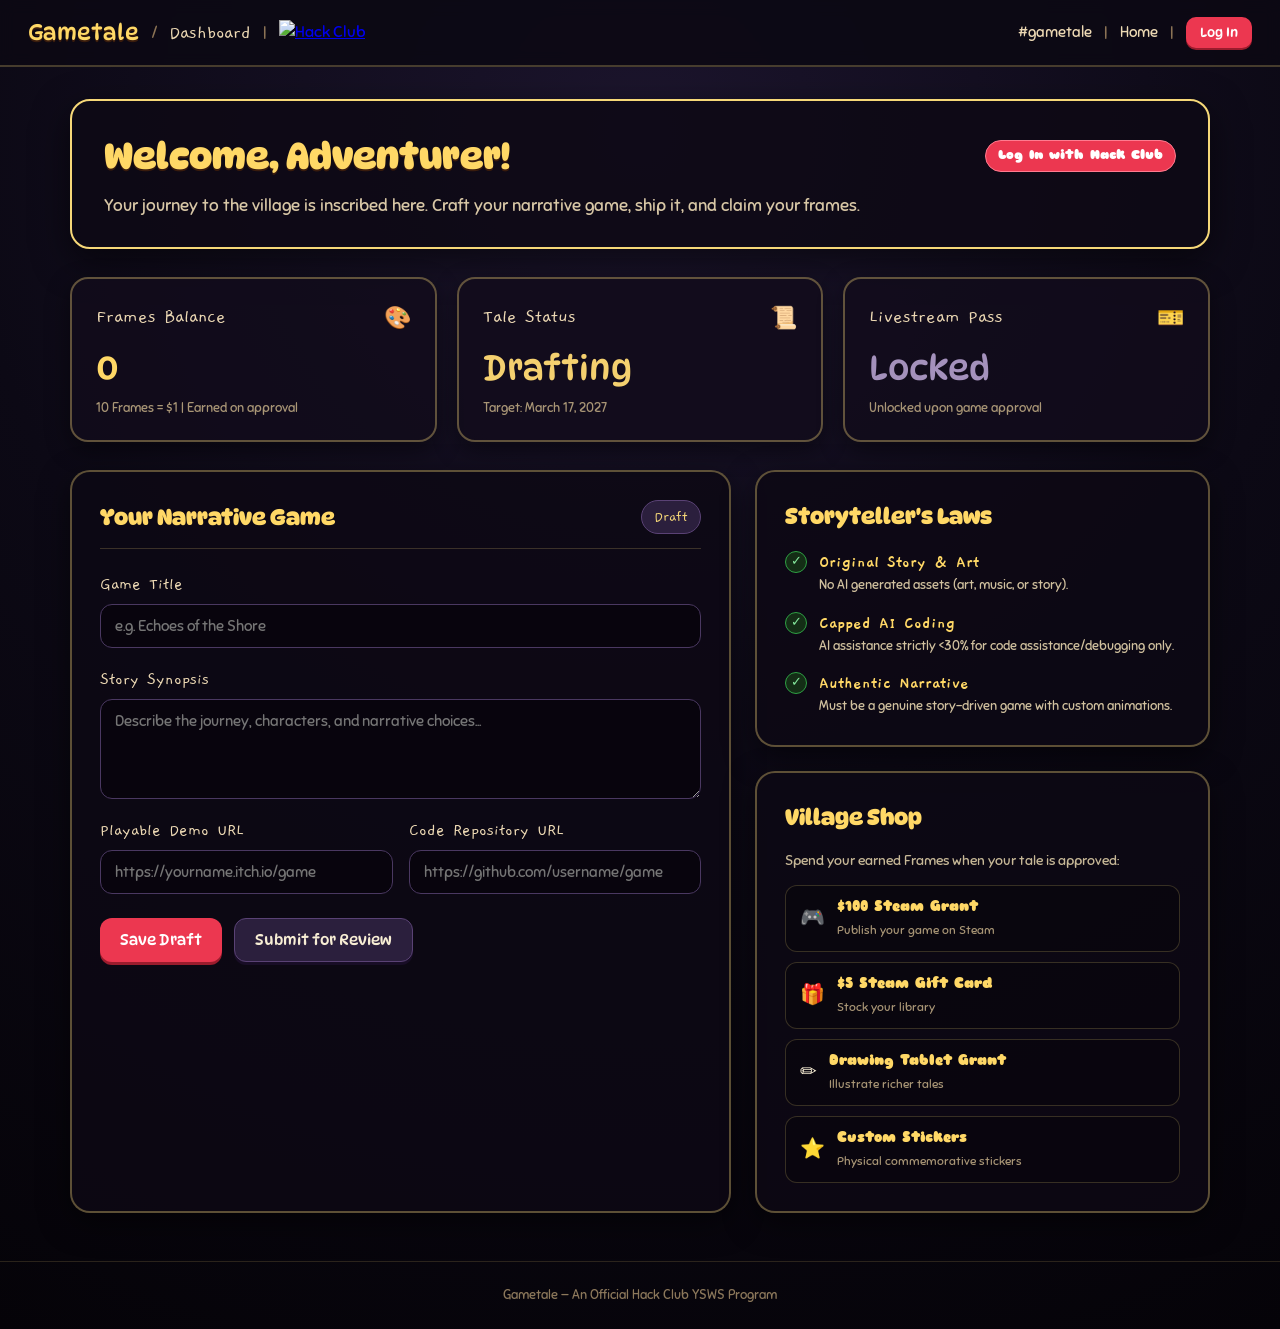
==== dashboard.html @ 0ef3fd01 "Add participant boilerplate dashboard and route" ====
<!DOCTYPE html>
<html lang="en">
  <head>
    <meta charset="UTF-8">
    <meta name="viewport" content="width=device-width, initial-scale=1.0">
    <title>Gametale &mdash; Participant Dashboard</title>
    <link rel="preconnect" href="https://fonts.googleapis.com">
    <link rel="preconnect" href="https://fonts.gstatic.com" crossorigin>
    <link href="https://fonts.googleapis.com/css2?family=DynaPuff:wght@500;700&family=Gaegu:wght@400;700&family=Sniglet:wght@400;800&display=block" rel="stylesheet">
    <link rel="stylesheet" href="css/dashboard.css">
  </head>
  <body>
    <header class="top-bar">
      <div class="top-bar-left">
        <a href="/" class="brand-link">
          <span class="brand-title">Gametale</span>
        </a>
        <span class="brand-sep" aria-hidden="true">/</span>
        <span class="crumb">Dashboard</span>
        <span class="brand-sep" aria-hidden="true">|</span>
        <a href="https://hackclub.com/" target="_blank" rel="noopener noreferrer" class="hackclub-link" aria-label="Hack Club">
          <img src="assets/hackclub-flag.svg" alt="Hack Club" class="hackclub-flag">
        </a>
      </div>
      <nav class="top-bar-right" aria-label="Dashboard navigation">
        <a href="https://hackclub.slack.com/archives/C0C4B8ZLPAB" target="_blank" rel="noopener noreferrer">#gametale</a>
        <span class="nav-sep" aria-hidden="true">|</span>
        <a href="/" class="nav-link">Home</a>
        <span class="nav-sep" aria-hidden="true">|</span>
        <a id="authActionLink" href="https://gametale-vault.hackclub.app/auth/login" class="nav-link nav-auth">Log In</a>
      </nav>
    </header>

    <main class="dashboard-shell">
      <section class="banner-card">
        <div class="banner-content">
          <div class="banner-title-row">
            <h1 id="userGreeting">Welcome, Adventurer!</h1>
            <div class="status-badges" id="statusBadges">
              <span class="badge badge-neutral" id="authBadge">Checking Session...</span>
            </div>
          </div>
          <p class="banner-sub">Your journey to the village is inscribed here. Craft your narrative game, ship it, and claim your frames.</p>
        </div>
      </section>

      <section class="metrics-grid">
        <article class="metric-card">
          <div class="metric-header">
            <span class="metric-label">Frames Balance</span>
            <span class="metric-icon" aria-hidden="true">&#127912;</span>
          </div>
          <div class="metric-value" id="framesValue">0</div>
          <div class="metric-note">10 Frames = $1 | Earned on approval</div>
        </article>

        <article class="metric-card">
          <div class="metric-header">
            <span class="metric-label">Tale Status</span>
            <span class="metric-icon" aria-hidden="true">&#128220;</span>
          </div>
          <div class="metric-value status-draft" id="taleStatusValue">Drafting</div>
          <div class="metric-note">Target: March 17, 2027</div>
        </article>

        <article class="metric-card">
          <div class="metric-header">
            <span class="metric-label">Livestream Pass</span>
            <span class="metric-icon" aria-hidden="true">&#127915;</span>
          </div>
          <div class="metric-value status-locked" id="livestreamPassValue">Locked</div>
          <div class="metric-note">Unlocked upon game approval</div>
        </article>
      </section>

      <div class="dashboard-columns">
        <section class="panel-card project-panel">
          <div class="panel-header">
            <h2>Your Narrative Game</h2>
            <span class="panel-pill" id="projectPill">Draft</span>
          </div>

          <form id="projectForm" class="project-form">
            <div class="form-group">
              <label for="projectTitle">Game Title</label>
              <input type="text" id="projectTitle" placeholder="e.g. Echoes of the Shore" maxlength="120" required>
            </div>

            <div class="form-group">
              <label for="projectSynopsis">Story Synopsis</label>
              <textarea id="projectSynopsis" rows="4" placeholder="Describe the journey, characters, and narrative choices..." maxlength="1000" required></textarea>
            </div>

            <div class="form-row">
              <div class="form-group form-half">
                <label for="projectDemoUrl">Playable Demo URL</label>
                <input type="url" id="projectDemoUrl" placeholder="https://yourname.itch.io/game" maxlength="300">
              </div>
              <div class="form-group form-half">
                <label for="projectRepoUrl">Code Repository URL</label>
                <input type="url" id="projectRepoUrl" placeholder="https://github.com/username/game" maxlength="300">
              </div>
            </div>

            <div class="form-actions">
              <button type="submit" class="btn btn-primary" id="saveDraftBtn">Save Draft</button>
              <button type="button" class="btn btn-secondary" id="submitProjectBtn">Submit for Review</button>
            </div>

            <div class="form-feedback" id="formFeedback" role="status" aria-live="polite"></div>
          </form>
        </section>

        <aside class="dashboard-sidebar">
          <section class="panel-card sidebar-card">
            <h2>Storyteller's Laws</h2>
            <ul class="rule-checklist">
              <li>
                <span class="rule-icon" aria-hidden="true">&#10003;</span>
                <div class="rule-text">
                  <strong>Original Story &amp; Art</strong>
                  <p>No AI generated assets (art, music, or story).</p>
                </div>
              </li>
              <li>
                <span class="rule-icon" aria-hidden="true">&#10003;</span>
                <div class="rule-text">
                  <strong>Capped AI Coding</strong>
                  <p>AI assistance strictly &lt;30% for code assistance/debugging only.</p>
                </div>
              </li>
              <li>
                <span class="rule-icon" aria-hidden="true">&#10003;</span>
                <div class="rule-text">
                  <strong>Authentic Narrative</strong>
                  <p>Must be a genuine story-driven game with custom animations.</p>
                </div>
              </li>
            </ul>
          </section>

          <section class="panel-card sidebar-card">
            <h2>Village Shop</h2>
            <p class="sidebar-intro">Spend your earned Frames when your tale is approved:</p>
            <div class="shop-grid">
              <div class="shop-item">
                <div class="shop-item-icon" aria-hidden="true">&#127918;</div>
                <div class="shop-item-info">
                  <strong>$100 Steam Grant</strong>
                  <span>Publish your game on Steam</span>
                </div>
              </div>
              <div class="shop-item">
                <div class="shop-item-icon" aria-hidden="true">&#127873;</div>
                <div class="shop-item-info">
                  <strong>$5 Steam Gift Card</strong>
                  <span>Stock your library</span>
                </div>
              </div>
              <div class="shop-item">
                <div class="shop-item-icon" aria-hidden="true">&#9999;</div>
                <div class="shop-item-info">
                  <strong>Drawing Tablet Grant</strong>
                  <span>Illustrate richer tales</span>
                </div>
              </div>
              <div class="shop-item">
                <div class="shop-item-icon" aria-hidden="true">&#11088;</div>
                <div class="shop-item-info">
                  <strong>Custom Stickers</strong>
                  <span>Physical commemorative stickers</span>
                </div>
              </div>
            </div>
          </section>
        </aside>
      </div>
    </main>

    <footer class="dashboard-footer">
      <p>Gametale &mdash; An Official Hack Club YSWS Program</p>
    </footer>

    <script src="js/dashboard.js" defer></script>
  </body>
</html>
---- css/dashboard.css ----
* {
  box-sizing: border-box;
  margin: 0;
  padding: 0;
}

html, body {
  min-height: 100vh;
  background-color: #060914;
  color: #f7edd4;
  font-family: "Sniglet", cursive, sans-serif;
  line-height: 1.5;
}

body {
  background: radial-gradient(circle at 50% 10%, #1c152d 0%, #0c0915 50%, #050308 100%);
  display: flex;
  flex-direction: column;
  min-height: 100vh;
}

.top-bar {
  display: flex;
  justify-content: space-between;
  align-items: center;
  padding: 16px 28px;
  background: rgba(13, 9, 20, 0.92);
  border-bottom: 2px solid rgba(246, 216, 120, 0.25);
  backdrop-filter: blur(8px);
  position: sticky;
  top: 0;
  z-index: 50;
}

.top-bar-left {
  display: flex;
  align-items: center;
  gap: 12px;
}

.brand-link {
  text-decoration: none;
  color: inherit;
  display: inline-flex;
  align-items: center;
}

.brand-title {
  font-family: "DynaPuff", cursive;
  font-size: 22px;
  color: #ffd866;
  text-shadow: 0 2px 0 #3a1c0d;
}

.brand-sep, .nav-sep {
  color: #8c7355;
  font-weight: 300;
  user-select: none;
}

.crumb {
  font-family: "Gaegu", cursive;
  font-size: 20px;
  color: #edd9b4;
}

.hackclub-link {
  display: inline-flex;
  align-items: center;
}

.hackclub-flag {
  height: 26px;
  width: auto;
  transition: transform 0.2s ease;
}

.hackclub-flag:hover {
  transform: rotate(-6deg) scale(1.05);
}

.top-bar-right {
  display: flex;
  align-items: center;
  gap: 12px;
}

.top-bar-right a {
  color: #edd9b4;
  text-decoration: none;
  font-size: 15px;
  transition: color 0.15s ease;
}

.top-bar-right a:hover {
  color: #ffd866;
}

.nav-auth {
  font-family: "DynaPuff", cursive;
  background: #ec3750;
  color: #fff !important;
  padding: 6px 14px;
  border-radius: 10px;
  box-shadow: 0 2px 0 #9b1c2d;
  font-size: 13px !important;
}

.nav-auth:hover {
  filter: brightness(1.1);
}

.dashboard-shell {
  max-width: 1180px;
  width: 100%;
  margin: 0 auto;
  padding: 32px 20px 48px;
  flex: 1;
  display: flex;
  flex-direction: column;
  gap: 28px;
}

.banner-card {
  background: rgba(13, 9, 20, 0.85);
  border: 2px solid #f6d878;
  border-radius: 20px;
  padding: 28px 32px;
  box-shadow: 0 12px 36px rgba(0, 0, 0, 0.55);
}

.banner-title-row {
  display: flex;
  flex-wrap: wrap;
  align-items: center;
  justify-content: space-between;
  gap: 16px;
  margin-bottom: 10px;
}

.banner-card h1 {
  font-family: "DynaPuff", cursive;
  font-size: clamp(26px, 4vw, 36px);
  color: #ffd866;
  text-shadow: 0 2px 0 #3a1c0d;
}

.status-badges {
  display: flex;
  flex-wrap: wrap;
  gap: 8px;
}

.badge {
  display: inline-flex;
  align-items: center;
  padding: 5px 12px;
  border-radius: 999px;
  font-size: 13px;
  font-weight: 700;
  text-decoration: none;
}

.badge-neutral {
  background: #231b31;
  color: #cbb9df;
  border: 1px solid #483464;
}

.badge-eligible {
  background: #142e16;
  color: #85e89d;
  border: 1px solid #2ea043;
}

.badge-slack {
  background: #2e1a38;
  color: #e2b4f5;
  border: 1px solid #9c5ec2;
}

.badge-cta {
  background: #ec3750;
  color: #fff;
  border: 1px solid #ff7b8f;
  transition: transform 0.15s ease;
}

.badge-cta:hover {
  transform: translateY(-1px);
}

.banner-sub {
  color: #d8c7a6;
  font-size: 17px;
  max-width: 760px;
}

.metrics-grid {
  display: grid;
  grid-template-columns: repeat(auto-fit, minmax(260px, 1fr));
  gap: 20px;
}

.metric-card {
  background: rgba(18, 12, 28, 0.85);
  border: 2px solid rgba(246, 216, 120, 0.35);
  border-radius: 18px;
  padding: 22px 24px;
  box-shadow: 0 8px 24px rgba(0, 0, 0, 0.45);
  transition: transform 0.15s ease, border-color 0.15s ease;
}

.metric-card:hover {
  transform: translateY(-2px);
  border-color: #f6d878;
}

.metric-header {
  display: flex;
  justify-content: space-between;
  align-items: center;
  margin-bottom: 8px;
}

.metric-label {
  font-family: "Gaegu", cursive;
  font-size: 20px;
  color: #edd9b4;
}

.metric-icon {
  font-size: 22px;
}

.metric-value {
  font-family: "DynaPuff", cursive;
  font-size: 34px;
  color: #ffd866;
  margin-bottom: 6px;
}

.metric-value.status-draft {
  color: #f4d06f;
}

.metric-value.status-locked {
  color: #a491bc;
}

.metric-note {
  font-size: 13px;
  color: #a99676;
}

.dashboard-columns {
  display: grid;
  grid-template-columns: 1.6fr 1.1fr;
  gap: 24px;
}

.panel-card {
  background: rgba(13, 9, 20, 0.85);
  border: 2px solid rgba(246, 216, 120, 0.35);
  border-radius: 20px;
  padding: 28px;
  box-shadow: 0 10px 30px rgba(0, 0, 0, 0.5);
}

.panel-header {
  display: flex;
  justify-content: space-between;
  align-items: center;
  margin-bottom: 22px;
  padding-bottom: 14px;
  border-bottom: 1px solid rgba(246, 216, 120, 0.2);
}

.panel-card h2 {
  font-family: "DynaPuff", cursive;
  font-size: 22px;
  color: #ffd866;
}

.panel-pill {
  font-family: "Gaegu", cursive;
  font-size: 16px;
  background: #2b1f3d;
  color: #f6d878;
  padding: 4px 12px;
  border-radius: 999px;
  border: 1px solid #5a4275;
}

.project-form {
  display: flex;
  flex-direction: column;
  gap: 18px;
}

.form-group {
  display: flex;
  flex-direction: column;
  gap: 6px;
}

.form-group label {
  font-family: "Gaegu", cursive;
  font-size: 18px;
  color: #edd9b4;
}

.project-form input,
.project-form textarea {
  width: 100%;
  background: rgba(6, 4, 10, 0.7);
  border: 1.5px solid #4a3861;
  border-radius: 12px;
  padding: 12px 14px;
  color: #f7edd4;
  font-family: "Sniglet", sans-serif;
  font-size: 15px;
  outline: none;
  transition: border-color 0.15s ease, box-shadow 0.15s ease;
}

.project-form input:focus,
.project-form textarea:focus {
  border-color: #f6d878;
  box-shadow: 0 0 0 3px rgba(246, 216, 120, 0.2);
}

.project-form textarea {
  resize: vertical;
  min-height: 100px;
}

.form-row {
  display: flex;
  gap: 16px;
}

.form-half {
  flex: 1;
}

.form-actions {
  display: flex;
  gap: 12px;
  margin-top: 6px;
}

.btn {
  padding: 12px 20px;
  border-radius: 12px;
  border: none;
  font-family: "DynaPuff", cursive;
  font-size: 15px;
  cursor: pointer;
  transition: transform 0.15s ease, filter 0.15s ease;
}

.btn:hover {
  transform: translateY(-1px);
}

.btn:active {
  transform: translateY(1px);
}

.btn-primary {
  background: #ec3750;
  color: #fff;
  box-shadow: 0 3px 0 #9b1c2d;
}

.btn-secondary {
  background: #2b1f3d;
  color: #f7edd4;
  border: 1.5px solid #5a4275;
  box-shadow: 0 3px 0 #180d26;
}

.form-feedback {
  min-height: 22px;
  font-size: 14px;
  font-weight: 700;
}

.form-feedback.success {
  color: #85e89d;
}

.form-feedback.error {
  color: #ff7b8f;
}

.dashboard-sidebar {
  display: flex;
  flex-direction: column;
  gap: 24px;
}

.sidebar-card h2 {
  margin-bottom: 16px;
}

.sidebar-intro {
  font-size: 14px;
  color: #c7b897;
  margin-bottom: 14px;
}

.rule-checklist {
  list-style: none;
  display: flex;
  flex-direction: column;
  gap: 14px;
}

.rule-checklist li {
  display: flex;
  gap: 12px;
  align-items: flex-start;
}

.rule-icon {
  display: inline-flex;
  align-items: center;
  justify-content: center;
  width: 22px;
  height: 22px;
  border-radius: 50%;
  background: #142e16;
  color: #85e89d;
  border: 1px solid #2ea043;
  font-size: 13px;
  flex-shrink: 0;
  margin-top: 2px;
}

.rule-text strong {
  display: block;
  font-family: "Gaegu", cursive;
  font-size: 18px;
  color: #ffd866;
}

.rule-text p {
  font-size: 13px;
  color: #d1c19f;
}

.shop-grid {
  display: grid;
  grid-template-columns: 1fr;
  gap: 10px;
}

.shop-item {
  display: flex;
  align-items: center;
  gap: 12px;
  padding: 10px 14px;
  background: rgba(6, 4, 10, 0.5);
  border: 1px solid rgba(246, 216, 120, 0.2);
  border-radius: 12px;
}

.shop-item-icon {
  font-size: 20px;
}

.shop-item-info strong {
  display: block;
  font-size: 14px;
  color: #ffd866;
}

.shop-item-info span {
  font-size: 12px;
  color: #a99676;
}

.dashboard-footer {
  text-align: center;
  padding: 24px;
  color: #8c785b;
  font-size: 13px;
  border-top: 1px solid rgba(246, 216, 120, 0.15);
}

@media (max-width: 860px) {
  .dashboard-columns {
    grid-template-columns: 1fr;
  }

  .form-row {
    flex-direction: column;
  }

  .banner-card {
    padding: 22px 20px;
  }

  .panel-card {
    padding: 22px 18px;
  }
}
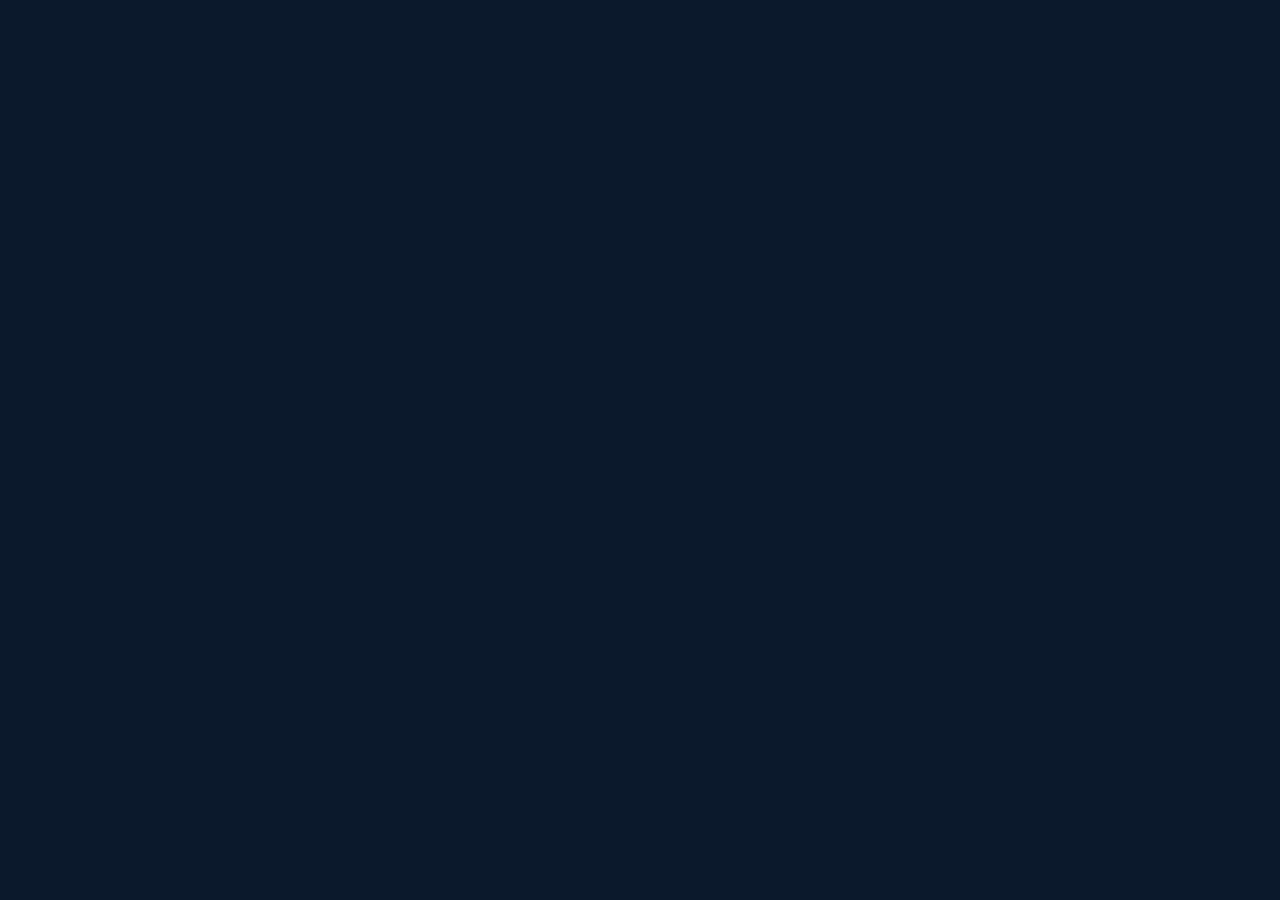
==== commit 31ccae60: "Reset dashboard to clean shore background canvas" ====
--- a/dashboard.html
+++ b/dashboard.html
@@ -3,184 +3,9 @@
   <head>
     <meta charset="UTF-8">
     <meta name="viewport" content="width=device-width, initial-scale=1.0">
-    <title>Gametale &mdash; Participant Dashboard</title>
-    <link rel="preconnect" href="https://fonts.googleapis.com">
-    <link rel="preconnect" href="https://fonts.gstatic.com" crossorigin>
-    <link href="https://fonts.googleapis.com/css2?family=DynaPuff:wght@500;700&family=Gaegu:wght@400;700&family=Sniglet:wght@400;800&display=block" rel="stylesheet">
+    <title>Gametale &mdash; Dashboard</title>
     <link rel="stylesheet" href="css/dashboard.css">
   </head>
   <body>
-    <header class="top-bar">
-      <div class="top-bar-left">
-        <a href="/" class="brand-link">
-          <span class="brand-title">Gametale</span>
-        </a>
-        <span class="brand-sep" aria-hidden="true">/</span>
-        <span class="crumb">Dashboard</span>
-        <span class="brand-sep" aria-hidden="true">|</span>
-        <a href="https://hackclub.com/" target="_blank" rel="noopener noreferrer" class="hackclub-link" aria-label="Hack Club">
-          <img src="assets/hackclub-flag.svg" alt="Hack Club" class="hackclub-flag">
-        </a>
-      </div>
-      <nav class="top-bar-right" aria-label="Dashboard navigation">
-        <a href="https://hackclub.slack.com/archives/C0C4B8ZLPAB" target="_blank" rel="noopener noreferrer">#gametale</a>
-        <span class="nav-sep" aria-hidden="true">|</span>
-        <a href="/" class="nav-link">Home</a>
-        <span class="nav-sep" aria-hidden="true">|</span>
-        <a id="authActionLink" href="https://gametale-vault.hackclub.app/auth/login" class="nav-link nav-auth">Log In</a>
-      </nav>
-    </header>
-
-    <main class="dashboard-shell">
-      <section class="banner-card">
-        <div class="banner-content">
-          <div class="banner-title-row">
-            <h1 id="userGreeting">Welcome, Adventurer!</h1>
-            <div class="status-badges" id="statusBadges">
-              <span class="badge badge-neutral" id="authBadge">Checking Session...</span>
-            </div>
-          </div>
-          <p class="banner-sub">Your journey to the village is inscribed here. Craft your narrative game, ship it, and claim your frames.</p>
-        </div>
-      </section>
-
-      <section class="metrics-grid">
-        <article class="metric-card">
-          <div class="metric-header">
-            <span class="metric-label">Frames Balance</span>
-            <span class="metric-icon" aria-hidden="true">&#127912;</span>
-          </div>
-          <div class="metric-value" id="framesValue">0</div>
-          <div class="metric-note">10 Frames = $1 | Earned on approval</div>
-        </article>
-
-        <article class="metric-card">
-          <div class="metric-header">
-            <span class="metric-label">Tale Status</span>
-            <span class="metric-icon" aria-hidden="true">&#128220;</span>
-          </div>
-          <div class="metric-value status-draft" id="taleStatusValue">Drafting</div>
-          <div class="metric-note">Target: March 17, 2027</div>
-        </article>
-
-        <article class="metric-card">
-          <div class="metric-header">
-            <span class="metric-label">Livestream Pass</span>
-            <span class="metric-icon" aria-hidden="true">&#127915;</span>
-          </div>
-          <div class="metric-value status-locked" id="livestreamPassValue">Locked</div>
-          <div class="metric-note">Unlocked upon game approval</div>
-        </article>
-      </section>
-
-      <div class="dashboard-columns">
-        <section class="panel-card project-panel">
-          <div class="panel-header">
-            <h2>Your Narrative Game</h2>
-            <span class="panel-pill" id="projectPill">Draft</span>
-          </div>
-
-          <form id="projectForm" class="project-form">
-            <div class="form-group">
-              <label for="projectTitle">Game Title</label>
-              <input type="text" id="projectTitle" placeholder="e.g. Echoes of the Shore" maxlength="120" required>
-            </div>
-
-            <div class="form-group">
-              <label for="projectSynopsis">Story Synopsis</label>
-              <textarea id="projectSynopsis" rows="4" placeholder="Describe the journey, characters, and narrative choices..." maxlength="1000" required></textarea>
-            </div>
-
-            <div class="form-row">
-              <div class="form-group form-half">
-                <label for="projectDemoUrl">Playable Demo URL</label>
-                <input type="url" id="projectDemoUrl" placeholder="https://yourname.itch.io/game" maxlength="300">
-              </div>
-              <div class="form-group form-half">
-                <label for="projectRepoUrl">Code Repository URL</label>
-                <input type="url" id="projectRepoUrl" placeholder="https://github.com/username/game" maxlength="300">
-              </div>
-            </div>
-
-            <div class="form-actions">
-              <button type="submit" class="btn btn-primary" id="saveDraftBtn">Save Draft</button>
-              <button type="button" class="btn btn-secondary" id="submitProjectBtn">Submit for Review</button>
-            </div>
-
-            <div class="form-feedback" id="formFeedback" role="status" aria-live="polite"></div>
-          </form>
-        </section>
-
-        <aside class="dashboard-sidebar">
-          <section class="panel-card sidebar-card">
-            <h2>Storyteller's Laws</h2>
-            <ul class="rule-checklist">
-              <li>
-                <span class="rule-icon" aria-hidden="true">&#10003;</span>
-                <div class="rule-text">
-                  <strong>Original Story &amp; Art</strong>
-                  <p>No AI generated assets (art, music, or story).</p>
-                </div>
-              </li>
-              <li>
-                <span class="rule-icon" aria-hidden="true">&#10003;</span>
-                <div class="rule-text">
-                  <strong>Capped AI Coding</strong>
-                  <p>AI assistance strictly &lt;30% for code assistance/debugging only.</p>
-                </div>
-              </li>
-              <li>
-                <span class="rule-icon" aria-hidden="true">&#10003;</span>
-                <div class="rule-text">
-                  <strong>Authentic Narrative</strong>
-                  <p>Must be a genuine story-driven game with custom animations.</p>
-                </div>
-              </li>
-            </ul>
-          </section>
-
-          <section class="panel-card sidebar-card">
-            <h2>Village Shop</h2>
-            <p class="sidebar-intro">Spend your earned Frames when your tale is approved:</p>
-            <div class="shop-grid">
-              <div class="shop-item">
-                <div class="shop-item-icon" aria-hidden="true">&#127918;</div>
-                <div class="shop-item-info">
-                  <strong>$100 Steam Grant</strong>
-                  <span>Publish your game on Steam</span>
-                </div>
-              </div>
-              <div class="shop-item">
-                <div class="shop-item-icon" aria-hidden="true">&#127873;</div>
-                <div class="shop-item-info">
-                  <strong>$5 Steam Gift Card</strong>
-                  <span>Stock your library</span>
-                </div>
-              </div>
-              <div class="shop-item">
-                <div class="shop-item-icon" aria-hidden="true">&#9999;</div>
-                <div class="shop-item-info">
-                  <strong>Drawing Tablet Grant</strong>
-                  <span>Illustrate richer tales</span>
-                </div>
-              </div>
-              <div class="shop-item">
-                <div class="shop-item-icon" aria-hidden="true">&#11088;</div>
-                <div class="shop-item-info">
-                  <strong>Custom Stickers</strong>
-                  <span>Physical commemorative stickers</span>
-                </div>
-              </div>
-            </div>
-          </section>
-        </aside>
-      </div>
-    </main>
-
-    <footer class="dashboard-footer">
-      <p>Gametale &mdash; An Official Hack Club YSWS Program</p>
-    </footer>
-
-    <script src="js/dashboard.js" defer></script>
   </body>
 </html>
--- a/css/dashboard.css
+++ b/css/dashboard.css
@@ -5,505 +5,16 @@
 }
 
 html, body {
+  width: 100%;
+  height: 100%;
   min-height: 100vh;
-  background-color: #060914;
-  color: #f7edd4;
-  font-family: "Sniglet", cursive, sans-serif;
-  line-height: 1.5;
+  min-height: 100dvh;
+  margin: 0;
+  padding: 0;
+  overflow: hidden;
+  background-color: #0b192c;
+  background-image: url('../assets/bg.png');
+  background-repeat: no-repeat;
+  background-position: left bottom;
+  background-size: cover;
 }
-
-body {
-  background: radial-gradient(circle at 50% 10%, #1c152d 0%, #0c0915 50%, #050308 100%);
-  display: flex;
-  flex-direction: column;
-  min-height: 100vh;
-}
-
-.top-bar {
-  display: flex;
-  justify-content: space-between;
-  align-items: center;
-  padding: 16px 28px;
-  background: rgba(13, 9, 20, 0.92);
-  border-bottom: 2px solid rgba(246, 216, 120, 0.25);
-  backdrop-filter: blur(8px);
-  position: sticky;
-  top: 0;
-  z-index: 50;
-}
-
-.top-bar-left {
-  display: flex;
-  align-items: center;
-  gap: 12px;
-}
-
-.brand-link {
-  text-decoration: none;
-  color: inherit;
-  display: inline-flex;
-  align-items: center;
-}
-
-.brand-title {
-  font-family: "DynaPuff", cursive;
-  font-size: 22px;
-  color: #ffd866;
-  text-shadow: 0 2px 0 #3a1c0d;
-}
-
-.brand-sep, .nav-sep {
-  color: #8c7355;
-  font-weight: 300;
-  user-select: none;
-}
-
-.crumb {
-  font-family: "Gaegu", cursive;
-  font-size: 20px;
-  color: #edd9b4;
-}
-
-.hackclub-link {
-  display: inline-flex;
-  align-items: center;
-}
-
-.hackclub-flag {
-  height: 26px;
-  width: auto;
-  transition: transform 0.2s ease;
-}
-
-.hackclub-flag:hover {
-  transform: rotate(-6deg) scale(1.05);
-}
-
-.top-bar-right {
-  display: flex;
-  align-items: center;
-  gap: 12px;
-}
-
-.top-bar-right a {
-  color: #edd9b4;
-  text-decoration: none;
-  font-size: 15px;
-  transition: color 0.15s ease;
-}
-
-.top-bar-right a:hover {
-  color: #ffd866;
-}
-
-.nav-auth {
-  font-family: "DynaPuff", cursive;
-  background: #ec3750;
-  color: #fff !important;
-  padding: 6px 14px;
-  border-radius: 10px;
-  box-shadow: 0 2px 0 #9b1c2d;
-  font-size: 13px !important;
-}
-
-.nav-auth:hover {
-  filter: brightness(1.1);
-}
-
-.dashboard-shell {
-  max-width: 1180px;
-  width: 100%;
-  margin: 0 auto;
-  padding: 32px 20px 48px;
-  flex: 1;
-  display: flex;
-  flex-direction: column;
-  gap: 28px;
-}
-
-.banner-card {
-  background: rgba(13, 9, 20, 0.85);
-  border: 2px solid #f6d878;
-  border-radius: 20px;
-  padding: 28px 32px;
-  box-shadow: 0 12px 36px rgba(0, 0, 0, 0.55);
-}
-
-.banner-title-row {
-  display: flex;
-  flex-wrap: wrap;
-  align-items: center;
-  justify-content: space-between;
-  gap: 16px;
-  margin-bottom: 10px;
-}
-
-.banner-card h1 {
-  font-family: "DynaPuff", cursive;
-  font-size: clamp(26px, 4vw, 36px);
-  color: #ffd866;
-  text-shadow: 0 2px 0 #3a1c0d;
-}
-
-.status-badges {
-  display: flex;
-  flex-wrap: wrap;
-  gap: 8px;
-}
-
-.badge {
-  display: inline-flex;
-  align-items: center;
-  padding: 5px 12px;
-  border-radius: 999px;
-  font-size: 13px;
-  font-weight: 700;
-  text-decoration: none;
-}
-
-.badge-neutral {
-  background: #231b31;
-  color: #cbb9df;
-  border: 1px solid #483464;
-}
-
-.badge-eligible {
-  background: #142e16;
-  color: #85e89d;
-  border: 1px solid #2ea043;
-}
-
-.badge-slack {
-  background: #2e1a38;
-  color: #e2b4f5;
-  border: 1px solid #9c5ec2;
-}
-
-.badge-cta {
-  background: #ec3750;
-  color: #fff;
-  border: 1px solid #ff7b8f;
-  transition: transform 0.15s ease;
-}
-
-.badge-cta:hover {
-  transform: translateY(-1px);
-}
-
-.banner-sub {
-  color: #d8c7a6;
-  font-size: 17px;
-  max-width: 760px;
-}
-
-.metrics-grid {
-  display: grid;
-  grid-template-columns: repeat(auto-fit, minmax(260px, 1fr));
-  gap: 20px;
-}
-
-.metric-card {
-  background: rgba(18, 12, 28, 0.85);
-  border: 2px solid rgba(246, 216, 120, 0.35);
-  border-radius: 18px;
-  padding: 22px 24px;
-  box-shadow: 0 8px 24px rgba(0, 0, 0, 0.45);
-  transition: transform 0.15s ease, border-color 0.15s ease;
-}
-
-.metric-card:hover {
-  transform: translateY(-2px);
-  border-color: #f6d878;
-}
-
-.metric-header {
-  display: flex;
-  justify-content: space-between;
-  align-items: center;
-  margin-bottom: 8px;
-}
-
-.metric-label {
-  font-family: "Gaegu", cursive;
-  font-size: 20px;
-  color: #edd9b4;
-}
-
-.metric-icon {
-  font-size: 22px;
-}
-
-.metric-value {
-  font-family: "DynaPuff", cursive;
-  font-size: 34px;
-  color: #ffd866;
-  margin-bottom: 6px;
-}
-
-.metric-value.status-draft {
-  color: #f4d06f;
-}
-
-.metric-value.status-locked {
-  color: #a491bc;
-}
-
-.metric-note {
-  font-size: 13px;
-  color: #a99676;
-}
-
-.dashboard-columns {
-  display: grid;
-  grid-template-columns: 1.6fr 1.1fr;
-  gap: 24px;
-}
-
-.panel-card {
-  background: rgba(13, 9, 20, 0.85);
-  border: 2px solid rgba(246, 216, 120, 0.35);
-  border-radius: 20px;
-  padding: 28px;
-  box-shadow: 0 10px 30px rgba(0, 0, 0, 0.5);
-}
-
-.panel-header {
-  display: flex;
-  justify-content: space-between;
-  align-items: center;
-  margin-bottom: 22px;
-  padding-bottom: 14px;
-  border-bottom: 1px solid rgba(246, 216, 120, 0.2);
-}
-
-.panel-card h2 {
-  font-family: "DynaPuff", cursive;
-  font-size: 22px;
-  color: #ffd866;
-}
-
-.panel-pill {
-  font-family: "Gaegu", cursive;
-  font-size: 16px;
-  background: #2b1f3d;
-  color: #f6d878;
-  padding: 4px 12px;
-  border-radius: 999px;
-  border: 1px solid #5a4275;
-}
-
-.project-form {
-  display: flex;
-  flex-direction: column;
-  gap: 18px;
-}
-
-.form-group {
-  display: flex;
-  flex-direction: column;
-  gap: 6px;
-}
-
-.form-group label {
-  font-family: "Gaegu", cursive;
-  font-size: 18px;
-  color: #edd9b4;
-}
-
-.project-form input,
-.project-form textarea {
-  width: 100%;
-  background: rgba(6, 4, 10, 0.7);
-  border: 1.5px solid #4a3861;
-  border-radius: 12px;
-  padding: 12px 14px;
-  color: #f7edd4;
-  font-family: "Sniglet", sans-serif;
-  font-size: 15px;
-  outline: none;
-  transition: border-color 0.15s ease, box-shadow 0.15s ease;
-}
-
-.project-form input:focus,
-.project-form textarea:focus {
-  border-color: #f6d878;
-  box-shadow: 0 0 0 3px rgba(246, 216, 120, 0.2);
-}
-
-.project-form textarea {
-  resize: vertical;
-  min-height: 100px;
-}
-
-.form-row {
-  display: flex;
-  gap: 16px;
-}
-
-.form-half {
-  flex: 1;
-}
-
-.form-actions {
-  display: flex;
-  gap: 12px;
-  margin-top: 6px;
-}
-
-.btn {
-  padding: 12px 20px;
-  border-radius: 12px;
-  border: none;
-  font-family: "DynaPuff", cursive;
-  font-size: 15px;
-  cursor: pointer;
-  transition: transform 0.15s ease, filter 0.15s ease;
-}
-
-.btn:hover {
-  transform: translateY(-1px);
-}
-
-.btn:active {
-  transform: translateY(1px);
-}
-
-.btn-primary {
-  background: #ec3750;
-  color: #fff;
-  box-shadow: 0 3px 0 #9b1c2d;
-}
-
-.btn-secondary {
-  background: #2b1f3d;
-  color: #f7edd4;
-  border: 1.5px solid #5a4275;
-  box-shadow: 0 3px 0 #180d26;
-}
-
-.form-feedback {
-  min-height: 22px;
-  font-size: 14px;
-  font-weight: 700;
-}
-
-.form-feedback.success {
-  color: #85e89d;
-}
-
-.form-feedback.error {
-  color: #ff7b8f;
-}
-
-.dashboard-sidebar {
-  display: flex;
-  flex-direction: column;
-  gap: 24px;
-}
-
-.sidebar-card h2 {
-  margin-bottom: 16px;
-}
-
-.sidebar-intro {
-  font-size: 14px;
-  color: #c7b897;
-  margin-bottom: 14px;
-}
-
-.rule-checklist {
-  list-style: none;
-  display: flex;
-  flex-direction: column;
-  gap: 14px;
-}
-
-.rule-checklist li {
-  display: flex;
-  gap: 12px;
-  align-items: flex-start;
-}
-
-.rule-icon {
-  display: inline-flex;
-  align-items: center;
-  justify-content: center;
-  width: 22px;
-  height: 22px;
-  border-radius: 50%;
-  background: #142e16;
-  color: #85e89d;
-  border: 1px solid #2ea043;
-  font-size: 13px;
-  flex-shrink: 0;
-  margin-top: 2px;
-}
-
-.rule-text strong {
-  display: block;
-  font-family: "Gaegu", cursive;
-  font-size: 18px;
-  color: #ffd866;
-}
-
-.rule-text p {
-  font-size: 13px;
-  color: #d1c19f;
-}
-
-.shop-grid {
-  display: grid;
-  grid-template-columns: 1fr;
-  gap: 10px;
-}
-
-.shop-item {
-  display: flex;
-  align-items: center;
-  gap: 12px;
-  padding: 10px 14px;
-  background: rgba(6, 4, 10, 0.5);
-  border: 1px solid rgba(246, 216, 120, 0.2);
-  border-radius: 12px;
-}
-
-.shop-item-icon {
-  font-size: 20px;
-}
-
-.shop-item-info strong {
-  display: block;
-  font-size: 14px;
-  color: #ffd866;
-}
-
-.shop-item-info span {
-  font-size: 12px;
-  color: #a99676;
-}
-
-.dashboard-footer {
-  text-align: center;
-  padding: 24px;
-  color: #8c785b;
-  font-size: 13px;
-  border-top: 1px solid rgba(246, 216, 120, 0.15);
-}
-
-@media (max-width: 860px) {
-  .dashboard-columns {
-    grid-template-columns: 1fr;
-  }
-
-  .form-row {
-    flex-direction: column;
-  }
-
-  .banner-card {
-    padding: 22px 20px;
-  }
-
-  .panel-card {
-    padding: 22px 18px;
-  }
-}
